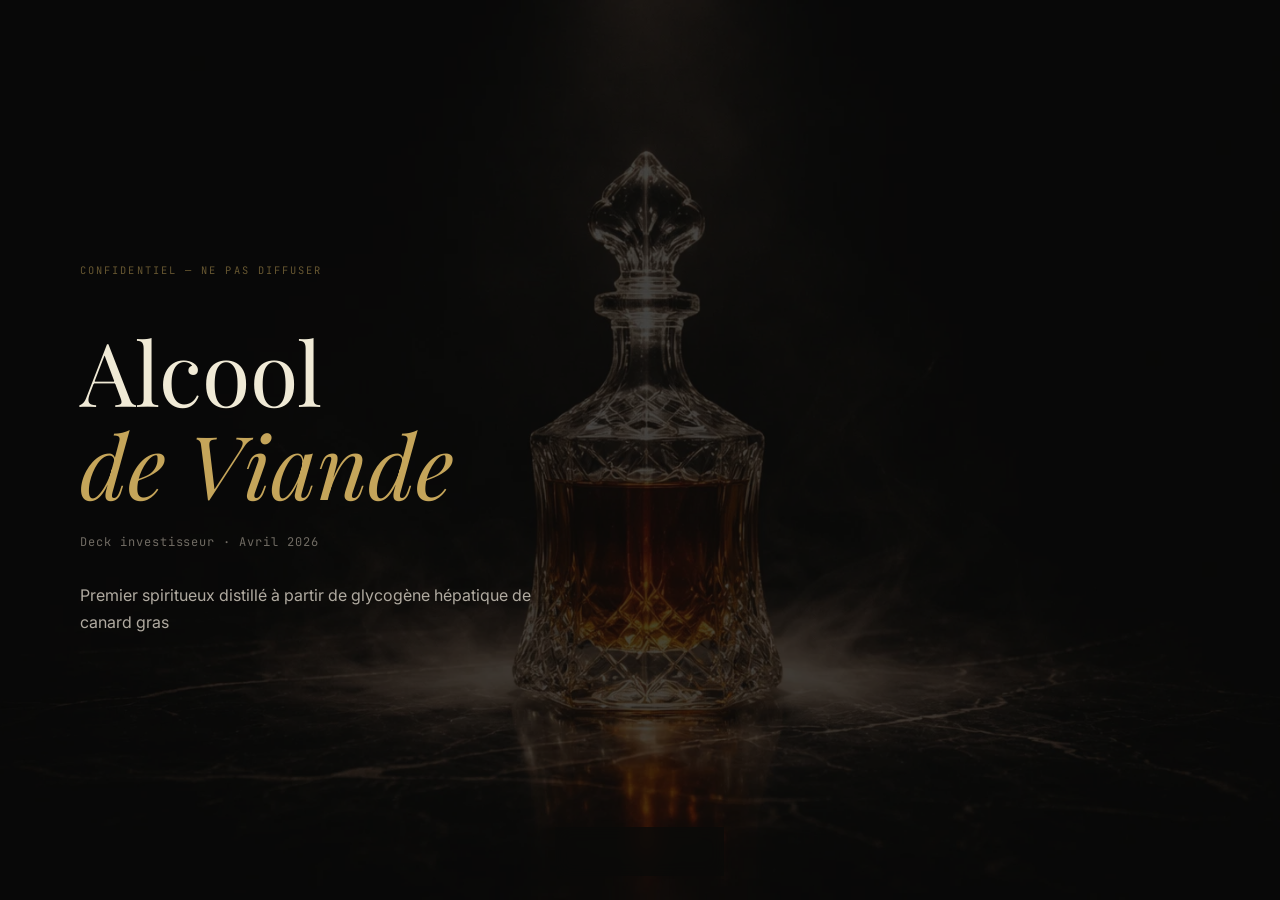
==== deck/index.html @ 75a6c0a8 "Enhance visuals in index.html and style.css by adding new images and updating styles for better layo" ====
<!DOCTYPE html>
<html lang="fr">
<head>
  <meta charset="UTF-8">
  <meta name="viewport" content="width=device-width, initial-scale=1.0">
  <meta name="robots" content="noindex, nofollow">
  <title>Alcool de Viande — Deck Investisseur · Confidentiel</title>
  <link rel="preconnect" href="https://fonts.googleapis.com">
  <link rel="preconnect" href="https://fonts.gstatic.com" crossorigin>
  <link href="https://fonts.googleapis.com/css2?family=Playfair+Display:ital,wght@0,400;0,500;0,600;1,400&family=Inter:wght@300;400;500;600&family=JetBrains+Mono:wght@400;500&display=swap" rel="stylesheet">
  <link rel="stylesheet" href="deck.css">
</head>
<body>

  <div class="deck" id="deck">

    <!-- SLIDE 0 — Cover -->
    <section class="slide slide--cover" style="background-image: url('../assets/hero.webp')">
      <div class="slide__overlay"></div>
      <div class="slide__body">
        <p class="slide__confidential">Confidentiel — Ne pas diffuser</p>
        <h1 class="slide__hero-title">Alcool<br><em>de Viande</em></h1>
        <p class="slide__hero-sub">Deck investisseur · Avril 2026</p>
        <div class="slide__hero-tagline">Premier spiritueux distillé à partir de glycogène hépatique de canard gras</div>
      </div>
    </section>

    <!-- SLIDE 1 — Vision -->
    <section class="slide">
      <div class="slide__body">
        <span class="slide__label">Vision</span>
        <h2 class="slide__title">Créer une catégorie de spiritueux<br>qui n'existe pas encore</h2>
        <div class="slide__columns">
          <div class="slide__col">
            <p>
              L'industrie des spiritueux de luxe est à la recherche permanente de 
              rareté. Les single malts de 50 ans, les cognacs centenaires et les 
              rhums d'exception repoussent les limites du vieillissement — mais 
              la matière première reste invariablement végétale.
            </p>
            <p>
              <strong>Alcool de Viande ouvre un territoire vierge :</strong> le spiritueux 
              d'origine animale. Un produit dont la rareté n'est pas artificielle, 
              mais structurelle — dictée par la biochimie elle-même.
            </p>
          </div>
          <div class="slide__col">
            <div class="slide__stat-block">
              <div class="slide__stat">
                <span class="slide__stat-num">0</span>
                <span class="slide__stat-label">Concurrents directs</span>
              </div>
              <div class="slide__stat">
                <span class="slide__stat-num">100%</span>
                <span class="slide__stat-label">Nouvelle catégorie</span>
              </div>
              <div class="slide__stat">
                <span class="slide__stat-num">~35</span>
                <span class="slide__stat-label">Foies gras par bouteille 50cl</span>
              </div>
            </div>
          </div>
        </div>
      </div>
    </section>

    <!-- SLIDE 2 — Le produit -->
    <section class="slide slide--split" style="--bg: url('../assets/bouteille.webp')">
      <div class="slide__visual"></div>
      <div class="slide__body">
        <span class="slide__label">Le produit</span>
        <h2 class="slide__title">Une cascade enzymatique<br>en trois temps</h2>
        <div class="slide__process">
          <div class="slide__process-step">
            <span class="slide__process-num">01</span>
            <strong>Hydrolyse</strong>
            <p>Le glycogène hépatique est converti en glucose libre par les enzymes endogènes du foie (37°C, 8h). Rendement : 8-12 g glucose / foie.</p>
          </div>
          <div class="slide__process-step">
            <span class="slide__process-num">02</span>
            <strong>Fermentation</strong>
            <p><em>S. cerevisiae</em> sélectionnée, 18°C, 14 jours. Résultat : un « vin de foie » à ~4-5% vol.</p>
          </div>
          <div class="slide__process-step">
            <span class="slide__process-num">03</span>
            <strong>Distillation</strong>
            <p>Double distillation, alambic charentais cuivre 50L. Cœur de chauffe uniquement. Distillat à 62-68% vol.</p>
          </div>
        </div>
      </div>
    </section>

    <!-- SLIDE 3 — Economics 100ml -->
    <section class="slide">
      <div class="slide__body">
        <span class="slide__label">Économie unitaire</span>
        <h2 class="slide__title">Coût de revient — pour 100 ml à 45% vol.</h2>
        <div class="slide__columns">
          <div class="slide__col">
            <table class="slide__table">
              <thead>
                <tr><th>Poste</th><th>Calcul</th><th>Coût</th></tr>
              </thead>
              <tbody>
                <tr><td>Matière première</td><td>9 foies gras IGP × 50 €</td><td>450 €</td></tr>
                <tr><td>Analyse glycogène</td><td>9 × 8 €</td><td>72 €</td></tr>
                <tr><td>Hydrolyse & fermentation</td><td>Pro-rata process 14j</td><td>64 €</td></tr>
                <tr><td>Distillation</td><td>Alambic cuivre, énergie</td><td>36 €</td></tr>
                <tr><td>Stabilisation & QC</td><td>Analyse, conditionnement</td><td>30 €</td></tr>
                <tr class="slide__table-total"><td>COGS / 100 ml</td><td></td><td>652 €</td></tr>
              </tbody>
            </table>
            <p class="slide__table-note">
              Rendement : 91 g glucose nécessaires → 9 foies (à 10 g/foie moy.).<br>
              Pertes fermentation (~10%) et distillation (~15%) incluses.
            </p>
          </div>
          <div class="slide__col slide__col--center">
            <div class="slide__big-number">
              <span class="slide__big-num-value">652 €</span>
              <span class="slide__big-num-label">COGS / 100 ml</span>
            </div>
            <div class="slide__big-number">
              <span class="slide__big-num-value">2 680 €</span>
              <span class="slide__big-num-label">COGS / bouteille 50 cl</span>
            </div>
          </div>
        </div>
      </div>
    </section>

    <!-- SLIDE 4 — Investissement initial -->
    <section class="slide">
      <div class="slide__body">
        <span class="slide__label">Investissement initial</span>
        <h2 class="slide__title">Capex & mise en route</h2>
        <div class="slide__columns">
          <div class="slide__col">
            <table class="slide__table">
              <thead>
                <tr><th>Poste</th><th>Montant</th></tr>
              </thead>
              <tbody>
                <tr><td>Alambic charentais cuivre 50L (sur mesure)</td><td>22 000 €</td></tr>
                <tr><td>Équipement labo (incubateur, centrifugeuse, analytique)</td><td>55 000 €</td></tr>
                <tr><td>Aménagement local (Gers / Périgord)</td><td>35 000 €</td></tr>
                <tr><td>Réglementaire (licence distillation, certifications)</td><td>12 000 €</td></tr>
                <tr><td>Marque, packaging, design bouteille</td><td>18 000 €</td></tr>
                <tr><td>R&D — 12 premiers mois</td><td>25 000 €</td></tr>
                <tr><td>BFR / trésorerie de démarrage</td><td>15 000 €</td></tr>
                <tr class="slide__table-total"><td>Total</td><td>182 000 €</td></tr>
              </tbody>
            </table>
          </div>
          <div class="slide__col slide__col--center">
            <div class="slide__big-number slide__big-number--hero">
              <span class="slide__big-num-value">182 K€</span>
              <span class="slide__big-num-label">Investissement total</span>
            </div>
            <p class="slide__note">
              Pas de besoin immobilier lourd. Le process tient dans 60 m² 
              de local équipé. Scalabilité par ajout d'alambics.
            </p>
          </div>
        </div>
      </div>
    </section>

    <!-- SLIDE 5 — Marché cible -->
    <section class="slide slide--dark" style="background-image: url('../assets/degustation.webp')">
      <div class="slide__overlay slide__overlay--heavy"></div>
      <div class="slide__body">
        <span class="slide__label">Marché cible</span>
        <h2 class="slide__title">Les collectionneurs de l'irremplaçable</h2>
        <div class="slide__columns">
          <div class="slide__col">
            <p>
              Notre client n'est pas un consommateur de spiritueux. C'est un 
              collectionneur d'expériences impossibles — le même profil qui achète 
              un Macallan 1926 à 1,5 M€ aux enchères ou un Romanée-Conti DRC 1945.
            </p>
            <p>
              Il ne cherche pas le goût. Il cherche <strong>ce qui ne peut pas exister 
              deux fois</strong>. La rareté structurelle du produit — dictée par la 
              biologie, pas par le marketing — est notre proposition de valeur 
              fondamentale.
            </p>
          </div>
          <div class="slide__col">
            <div class="slide__stat-block">
              <div class="slide__stat">
                <span class="slide__stat-num">265 000</span>
                <span class="slide__stat-label">UHNWI mondiaux (patrimoine > 30 M$)</span>
              </div>
              <div class="slide__stat">
                <span class="slide__stat-num">×3,2</span>
                <span class="slide__stat-label">Croissance des enchères de spiritueux rares (2019-2025)</span>
              </div>
              <div class="slide__stat">
                <span class="slide__stat-num">60</span>
                <span class="slide__stat-label">Clients suffisent en année 3 pour l'objectif</span>
              </div>
            </div>
          </div>
        </div>
      </div>
    </section>

    <!-- SLIDE 6 — Pricing & P&L 3 ans -->
    <section class="slide">
      <div class="slide__body">
        <span class="slide__label">Modèle de revenus</span>
        <h2 class="slide__title">Projection à 3 ans — break-even et au-delà</h2>
        <table class="slide__table slide__table--full">
          <thead>
            <tr>
              <th></th>
              <th>Année 1</th>
              <th>Année 2</th>
              <th>Année 3</th>
              <th>Cumul</th>
            </tr>
          </thead>
          <tbody>
            <tr>
              <td>Bouteilles Standard (50 cl)</td>
              <td>20</td>
              <td>48</td>
              <td>96</td>
              <td>164</td>
            </tr>
            <tr>
              <td>Éditions Rares (50 cl)</td>
              <td>4</td>
              <td>12</td>
              <td>24</td>
              <td>40</td>
            </tr>
            <tr class="slide__table-sep">
              <td>CA Standard (× 5 000 €)</td>
              <td>100 K€</td>
              <td>240 K€</td>
              <td>480 K€</td>
              <td>820 K€</td>
            </tr>
            <tr>
              <td>CA Éditions Rares (× 25 000 € moy.)</td>
              <td>100 K€</td>
              <td>300 K€</td>
              <td>600 K€</td>
              <td>1 000 K€</td>
            </tr>
            <tr class="slide__table-highlight">
              <td>CA Total</td>
              <td>200 K€</td>
              <td>540 K€</td>
              <td>1 080 K€</td>
              <td>1 820 K€</td>
            </tr>
            <tr>
              <td>COGS total</td>
              <td>-64 K€</td>
              <td>-161 K€</td>
              <td>-322 K€</td>
              <td>-547 K€</td>
            </tr>
            <tr>
              <td>Opex (local, 1 ETP, marketing)</td>
              <td>-95 K€</td>
              <td>-110 K€</td>
              <td>-130 K€</td>
              <td>-335 K€</td>
            </tr>
            <tr class="slide__table-total">
              <td>Résultat net</td>
              <td>+41 K€</td>
              <td>+269 K€</td>
              <td>+628 K€</td>
              <td>+938 K€</td>
            </tr>
          </tbody>
        </table>
        <div class="slide__kpi-row">
          <div class="slide__kpi">
            <span class="slide__kpi-value">5 000 €</span>
            <span class="slide__kpi-label">Prix Standard / btl</span>
          </div>
          <div class="slide__kpi">
            <span class="slide__kpi-value">25 000 €</span>
            <span class="slide__kpi-label">Prix Éd. Rares moy. / btl</span>
          </div>
          <div class="slide__kpi">
            <span class="slide__kpi-value">Année 1</span>
            <span class="slide__kpi-label">Break-even opérationnel</span>
          </div>
          <div class="slide__kpi">
            <span class="slide__kpi-value">515%</span>
            <span class="slide__kpi-label">ROI cumulé à 3 ans</span>
          </div>
        </div>
      </div>
    </section>

    <!-- SLIDE 7 — La thèse de rareté -->
    <section class="slide slide--dark" style="background-image: url('../assets/foie-gras.webp')">
      <div class="slide__overlay slide__overlay--heavy"></div>
      <div class="slide__body">
        <span class="slide__label">La thèse de rareté</span>
        <h2 class="slide__title">Éditions Rares — là où la vraie<br>valeur se crée</h2>
        <div class="slide__columns">
          <div class="slide__col">
            <p>
              Le foie gras de canard est notre souche fondatrice. Mais le procédé 
              enzymatique est transposable à <strong>toute source hépatique suffisamment 
              riche en glycogène</strong>.
            </p>
            <p>
              Les Éditions Rares explorent des sources animales dont la 
              disponibilité est, par nature, décroissante. La valeur de chaque 
              bouteille est inversement proportionnelle à la disponibilité future 
              de sa matière première.
            </p>
            <p>
              Lorsque la source s'éteint, les bouteilles restantes deviennent 
              <strong>littéralement irremplaçables</strong>. Ce n'est plus un spiritueux 
              — c'est un actif spéculatif à valeur terminale non plafonnée.
            </p>
          </div>
          <div class="slide__col">
            <div class="slide__rarity-tiers">
              <div class="slide__rarity-tier">
                <span class="slide__rarity-name">Standard</span>
                <span class="slide__rarity-source">Canard gras · Gers & Périgord</span>
                <span class="slide__rarity-price">5 000 €</span>
                <span class="slide__rarity-avail">Renouvelable</span>
              </div>
              <div class="slide__rarity-tier slide__rarity-tier--mid">
                <span class="slide__rarity-name">Édition Rare</span>
                <span class="slide__rarity-source">Sources hépatiques à cheptel mondial &lt; 50 000</span>
                <span class="slide__rarity-price">15 000 – 40 000 €</span>
                <span class="slide__rarity-avail">Fenêtre d'approvisionnement limitée</span>
              </div>
              <div class="slide__rarity-tier slide__rarity-tier--top">
                <span class="slide__rarity-name">Collection Terminale</span>
                <span class="slide__rarity-source">Sources à population critique · &lt; 5 000 individus</span>
                <span class="slide__rarity-price">Sur enchères uniquement</span>
                <span class="slide__rarity-avail">Extraction unique et non renouvelable</span>
              </div>
            </div>
            <p class="slide__rarity-note">
              Comparable aux dernières bouteilles d'un vignoble détruit 
              par le phylloxéra — sauf que le phénomène est prévisible, 
              documenté et monétisable.
            </p>
          </div>
        </div>
      </div>
    </section>

    <!-- SLIDE 8 — L'Ask -->
    <section class="slide">
      <div class="slide__body slide__body--center">
        <span class="slide__label">La proposition</span>
        <h2 class="slide__title">Levée de fonds — Amorçage</h2>
        <div class="slide__ask">
          <div class="slide__ask-amount">
            <span class="slide__big-num-value">200 K€</span>
            <span class="slide__big-num-label">Ticket recherché</span>
          </div>
          <div class="slide__ask-grid">
            <div class="slide__ask-item">
              <span class="slide__ask-pct">40%</span>
              <span class="slide__ask-use">Équipement & installation</span>
            </div>
            <div class="slide__ask-item">
              <span class="slide__ask-pct">25%</span>
              <span class="slide__ask-use">R&D & premiers lots</span>
            </div>
            <div class="slide__ask-item">
              <span class="slide__ask-pct">20%</span>
              <span class="slide__ask-use">Sourcing & relations producteurs</span>
            </div>
            <div class="slide__ask-item">
              <span class="slide__ask-pct">15%</span>
              <span class="slide__ask-use">Branding, juridique & BFR</span>
            </div>
          </div>
        </div>
        <div class="slide__ask-terms">
          <p>
            Valorisation pre-money : <strong>600 K€</strong><br>
            Dilution proposée : <strong>25%</strong><br>
            Horizon de sortie : <strong>3–5 ans</strong> (revente ou dividendes récurrents)
          </p>
        </div>
      </div>
    </section>

    <!-- SLIDE 9 — Closing -->
    <section class="slide slide--cover" style="background-image: url('../assets/alambic.webp')">
      <div class="slide__overlay"></div>
      <div class="slide__body slide__body--center">
        <h2 class="slide__hero-title slide__hero-title--small">Alcool<br><em>de Viande</em></h2>
        <p class="slide__closing-line">Le dernier spiritueux d'un monde qui disparaît.</p>
        <p class="slide__closing-contact">
          Contact : investisseurs@alcooldeviande.fr<br>
          Document confidentiel · Avril 2026
        </p>
      </div>
    </section>

  </div>

  <!-- Navigation -->
  <div class="deck-nav">
    <button class="deck-nav__btn" id="prevSlide" aria-label="Slide précédente">←</button>
    <span class="deck-nav__counter"><span id="currentSlide">1</span> / <span id="totalSlides">10</span></span>
    <button class="deck-nav__btn" id="nextSlide" aria-label="Slide suivante">→</button>
  </div>

  <script src="deck.js"></script>
</body>
</html>
---- deck/deck.css ----
/* ============================================
   ALCOOL DE VIANDE — INVESTOR DECK
   ============================================ */

:root {
  --c-black: #0a0a09;
  --c-dark: #111110;
  --c-charcoal: #1a1918;
  --c-gold: #c5a55a;
  --c-gold-dim: rgba(197, 165, 90, 0.5);
  --c-cream: #f0ead6;
  --c-text: #b0aaa0;
  --c-text-dim: #706b63;
  --c-border: rgba(255, 255, 255, 0.08);
  --c-green: #4a8c5c;
  --c-red: #8c4a4a;

  --font-display: 'Playfair Display', Georgia, serif;
  --font-body: 'Inter', 'Helvetica Neue', sans-serif;
  --font-mono: 'JetBrains Mono', monospace;
}

*, *::before, *::after { margin: 0; padding: 0; box-sizing: border-box; }

html, body {
  height: 100%;
  overflow: hidden;
  font-family: var(--font-body);
  background: var(--c-black);
  color: var(--c-text);
  -webkit-font-smoothing: antialiased;
}

/* ---- Deck container ---- */

.deck {
  display: flex;
  height: 100vh;
  transition: transform 0.6s cubic-bezier(0.4, 0, 0.2, 1);
}

.slide {
  min-width: 100vw;
  height: 100vh;
  position: relative;
  display: flex;
  align-items: center;
  overflow: hidden;
  background: var(--c-black);
}

/* ---- Overlays for bg images ---- */

.slide--cover,
.slide--dark {
  background-size: cover;
  background-position: center;
}

.slide__overlay {
  position: absolute;
  inset: 0;
  background: rgba(10, 10, 9, 0.75);
}

.slide__overlay--heavy {
  background: rgba(10, 10, 9, 0.85);
}

/* ---- Split layout ---- */

.slide--split {
  display: grid;
  grid-template-columns: 0.4fr 0.6fr;
}

.slide--split .slide__visual {
  background: var(--bg, none) center / cover no-repeat;
  position: relative;
}

.slide--split .slide__visual::after {
  content: '';
  position: absolute;
  inset: 0;
  background: linear-gradient(90deg, transparent 70%, var(--c-black) 100%);
}

/* ---- Slide body ---- */

.slide__body {
  position: relative;
  z-index: 1;
  padding: 4rem 5rem;
  max-width: 100%;
  width: 100%;
}

.slide__body--center {
  display: flex;
  flex-direction: column;
  align-items: center;
  text-align: center;
  justify-content: center;
  max-width: 800px;
  margin: 0 auto;
}

/* ---- Typography ---- */

.slide__confidential {
  font-family: var(--font-mono);
  font-size: 0.65rem;
  letter-spacing: 0.2em;
  text-transform: uppercase;
  color: var(--c-gold-dim);
  margin-bottom: 3rem;
}

.slide__label {
  display: inline-block;
  font-family: var(--font-mono);
  font-size: 0.68rem;
  letter-spacing: 0.15em;
  text-transform: uppercase;
  color: var(--c-gold);
  margin-bottom: 1rem;
}

.slide__title {
  font-family: var(--font-display);
  font-size: clamp(1.5rem, 2.8vw, 2.2rem);
  font-weight: 400;
  color: var(--c-cream);
  line-height: 1.3;
  margin-bottom: 2rem;
}

.slide__hero-title {
  font-family: var(--font-display);
  font-size: clamp(3rem, 7vw, 5.5rem);
  font-weight: 400;
  color: var(--c-cream);
  line-height: 1.05;
  margin-bottom: 1.5rem;
}

.slide__hero-title em {
  color: var(--c-gold);
  font-style: italic;
}

.slide__hero-title--small {
  font-size: clamp(2.5rem, 5vw, 4rem);
}

.slide__hero-sub {
  font-family: var(--font-mono);
  font-size: 0.75rem;
  color: var(--c-text-dim);
  letter-spacing: 0.08em;
  margin-bottom: 2rem;
}

.slide__hero-tagline {
  font-size: 1rem;
  color: var(--c-text);
  max-width: 480px;
  line-height: 1.7;
}

.slide__closing-line {
  font-family: var(--font-display);
  font-size: 1.2rem;
  font-style: italic;
  color: var(--c-gold);
  margin-bottom: 2rem;
}

.slide__closing-contact {
  font-size: 0.78rem;
  color: var(--c-text-dim);
  line-height: 1.8;
}

/* ---- Columns ---- */

.slide__columns {
  display: grid;
  grid-template-columns: 1fr 1fr;
  gap: 3rem;
  align-items: start;
}

.slide__col p {
  font-size: 0.88rem;
  line-height: 1.8;
  margin-bottom: 1rem;
  color: var(--c-text);
}

.slide__col strong {
  color: var(--c-cream);
}

.slide__col--center {
  display: flex;
  flex-direction: column;
  align-items: center;
  justify-content: center;
}

.slide__note {
  font-size: 0.82rem;
  color: var(--c-text-dim);
  line-height: 1.7;
  margin-top: 1.5rem;
  text-align: center;
}

/* ---- Stats ---- */

.slide__stat-block {
  display: flex;
  flex-direction: column;
  gap: 1.5rem;
}

.slide__stat {
  padding: 1rem 0;
  border-bottom: 1px solid var(--c-border);
}

.slide__stat:first-child {
  border-top: 1px solid var(--c-border);
}

.slide__stat-num {
  display: block;
  font-family: var(--font-mono);
  font-size: 1.8rem;
  font-weight: 500;
  color: var(--c-gold);
  line-height: 1;
  margin-bottom: 0.3rem;
}

.slide__stat-label {
  font-size: 0.75rem;
  color: var(--c-text-dim);
  letter-spacing: 0.03em;
}

/* ---- Big numbers ---- */

.slide__big-number {
  text-align: center;
  padding: 1.5rem 0;
}

.slide__big-number--hero {
  padding: 2rem 0;
}

.slide__big-num-value {
  display: block;
  font-family: var(--font-mono);
  font-size: 2.4rem;
  font-weight: 500;
  color: var(--c-gold);
  line-height: 1;
  margin-bottom: 0.4rem;
}

.slide__big-number--hero .slide__big-num-value {
  font-size: 3rem;
}

.slide__big-num-label {
  font-size: 0.72rem;
  letter-spacing: 0.08em;
  text-transform: uppercase;
  color: var(--c-text-dim);
}

/* ---- Tables ---- */

.slide__table {
  width: 100%;
  border-collapse: collapse;
  font-size: 0.82rem;
}

.slide__table th {
  text-align: left;
  font-size: 0.68rem;
  font-weight: 600;
  letter-spacing: 0.1em;
  text-transform: uppercase;
  color: var(--c-text-dim);
  padding: 0.6rem 0.8rem;
  border-bottom: 1px solid var(--c-border);
}

.slide__table td {
  padding: 0.55rem 0.8rem;
  border-bottom: 1px solid var(--c-border);
  color: var(--c-text);
}

.slide__table td:last-child,
.slide__table th:last-child {
  text-align: right;
  font-family: var(--font-mono);
  font-size: 0.8rem;
  color: var(--c-cream);
}

.slide__table-total td {
  border-top: 1px solid var(--c-gold-dim);
  border-bottom: none;
  color: var(--c-cream);
  font-weight: 600;
  padding-top: 0.8rem;
}

.slide__table-total td:last-child {
  color: var(--c-gold);
  font-size: 0.9rem;
}

.slide__table-note {
  font-size: 0.72rem;
  color: var(--c-text-dim);
  margin-top: 1rem;
  line-height: 1.6;
}

.slide__table--full {
  margin-bottom: 1.5rem;
}

.slide__table--full td:first-child {
  max-width: 280px;
}

.slide__table-sep td {
  border-top: 1px solid rgba(255, 255, 255, 0.04);
  padding-top: 0.8rem;
}

.slide__table-highlight td {
  color: var(--c-cream);
  font-weight: 600;
  border-top: 1px solid var(--c-border);
}

.slide__table-highlight td:last-child {
  color: var(--c-gold);
}

/* ---- KPI row ---- */

.slide__kpi-row {
  display: grid;
  grid-template-columns: repeat(4, 1fr);
  gap: 1.5rem;
  border-top: 1px solid var(--c-border);
  padding-top: 1.5rem;
}

.slide__kpi {
  text-align: center;
}

.slide__kpi-value {
  display: block;
  font-family: var(--font-mono);
  font-size: 1.2rem;
  font-weight: 500;
  color: var(--c-gold);
  margin-bottom: 0.3rem;
}

.slide__kpi-label {
  font-size: 0.65rem;
  color: var(--c-text-dim);
  letter-spacing: 0.04em;
  text-transform: uppercase;
  line-height: 1.4;
}

/* ---- Process steps ---- */

.slide__process {
  display: flex;
  flex-direction: column;
  gap: 1.2rem;
}

.slide__process-step {
  padding: 1rem;
  border: 1px solid var(--c-border);
}

.slide__process-num {
  font-family: var(--font-mono);
  font-size: 0.65rem;
  color: var(--c-gold);
  display: block;
  margin-bottom: 0.3rem;
}

.slide__process-step strong {
  font-size: 0.9rem;
  color: var(--c-cream);
  display: block;
  margin-bottom: 0.3rem;
}

.slide__process-step p {
  font-size: 0.8rem;
  color: var(--c-text);
  line-height: 1.6;
}

.slide__process-step em {
  font-style: italic;
}

/* ---- Rarity tiers ---- */

.slide__rarity-tiers {
  display: flex;
  flex-direction: column;
  gap: 0;
}

.slide__rarity-tier {
  padding: 1rem 1.2rem;
  border: 1px solid var(--c-border);
  border-bottom: none;
}

.slide__rarity-tier:last-child {
  border-bottom: 1px solid var(--c-border);
}

.slide__rarity-tier--mid {
  border-color: var(--c-gold-dim);
  background: rgba(197, 165, 90, 0.03);
}

.slide__rarity-tier--top {
  border-color: var(--c-gold);
  background: rgba(197, 165, 90, 0.07);
}

.slide__rarity-name {
  display: block;
  font-family: var(--font-mono);
  font-size: 0.68rem;
  font-weight: 500;
  letter-spacing: 0.12em;
  text-transform: uppercase;
  color: var(--c-gold);
  margin-bottom: 0.2rem;
}

.slide__rarity-source {
  display: block;
  font-size: 0.82rem;
  color: var(--c-cream);
  margin-bottom: 0.3rem;
}

.slide__rarity-price {
  display: block;
  font-family: var(--font-mono);
  font-size: 0.85rem;
  color: var(--c-gold);
  margin-bottom: 0.15rem;
}

.slide__rarity-avail {
  display: block;
  font-size: 0.7rem;
  color: var(--c-text-dim);
  font-style: italic;
}

.slide__rarity-note {
  font-size: 0.75rem;
  color: var(--c-text-dim);
  line-height: 1.6;
  margin-top: 1rem;
  font-style: italic;
}

/* ---- Ask ---- */

.slide__ask {
  margin: 2rem 0;
}

.slide__ask-amount {
  margin-bottom: 2.5rem;
}

.slide__ask-amount .slide__big-num-value {
  font-size: 3.5rem;
}

.slide__ask-grid {
  display: grid;
  grid-template-columns: repeat(4, 1fr);
  gap: 1.5rem;
}

.slide__ask-item {
  text-align: center;
  padding: 1.2rem;
  border: 1px solid var(--c-border);
}

.slide__ask-pct {
  display: block;
  font-family: var(--font-mono);
  font-size: 1.6rem;
  font-weight: 500;
  color: var(--c-gold);
  margin-bottom: 0.4rem;
}

.slide__ask-use {
  font-size: 0.75rem;
  color: var(--c-text);
  line-height: 1.4;
}

.slide__ask-terms {
  margin-top: 2rem;
  padding-top: 1.5rem;
  border-top: 1px solid var(--c-border);
}

.slide__ask-terms p {
  font-size: 0.88rem;
  color: var(--c-text);
  line-height: 2;
}

.slide__ask-terms strong {
  color: var(--c-cream);
}

/* ============================================
   DECK NAVIGATION
   ============================================ */

.deck-nav {
  position: fixed;
  bottom: 1.5rem;
  left: 50%;
  transform: translateX(-50%);
  display: flex;
  align-items: center;
  gap: 1rem;
  z-index: 100;
  background: rgba(10, 10, 9, 0.8);
  backdrop-filter: blur(8px);
  border: 1px solid var(--c-border);
  padding: 0.5rem 1rem;
}

.deck-nav__btn {
  font-family: var(--font-mono);
  font-size: 1rem;
  color: var(--c-text-dim);
  background: none;
  border: none;
  cursor: pointer;
  padding: 0.3rem 0.5rem;
  transition: color 0.2s;
}

.deck-nav__btn:hover {
  color: var(--c-gold);
}

.deck-nav__counter {
  font-family: var(--font-mono);
  font-size: 0.7rem;
  color: var(--c-text-dim);
  letter-spacing: 0.1em;
  min-width: 50px;
  text-align: center;
}

/* ============================================
   RESPONSIVE
   ============================================ */

@media (max-width: 1024px) {
  .slide__body { padding: 3rem; }

  .slide__columns { grid-template-columns: 1fr; gap: 2rem; }

  .slide--split { grid-template-columns: 1fr; }
  .slide--split .slide__visual { display: none; }

  .slide__kpi-row { grid-template-columns: repeat(2, 1fr); }
  .slide__ask-grid { grid-template-columns: repeat(2, 1fr); }

  .slide__table--full { font-size: 0.75rem; }
}

@media (max-width: 640px) {
  .slide__body { padding: 2rem 1.5rem; }

  .slide__hero-title { font-size: clamp(2rem, 10vw, 3.5rem); }

  .slide__kpi-row { grid-template-columns: 1fr 1fr; gap: 1rem; }
  .slide__ask-grid { grid-template-columns: 1fr 1fr; }
}
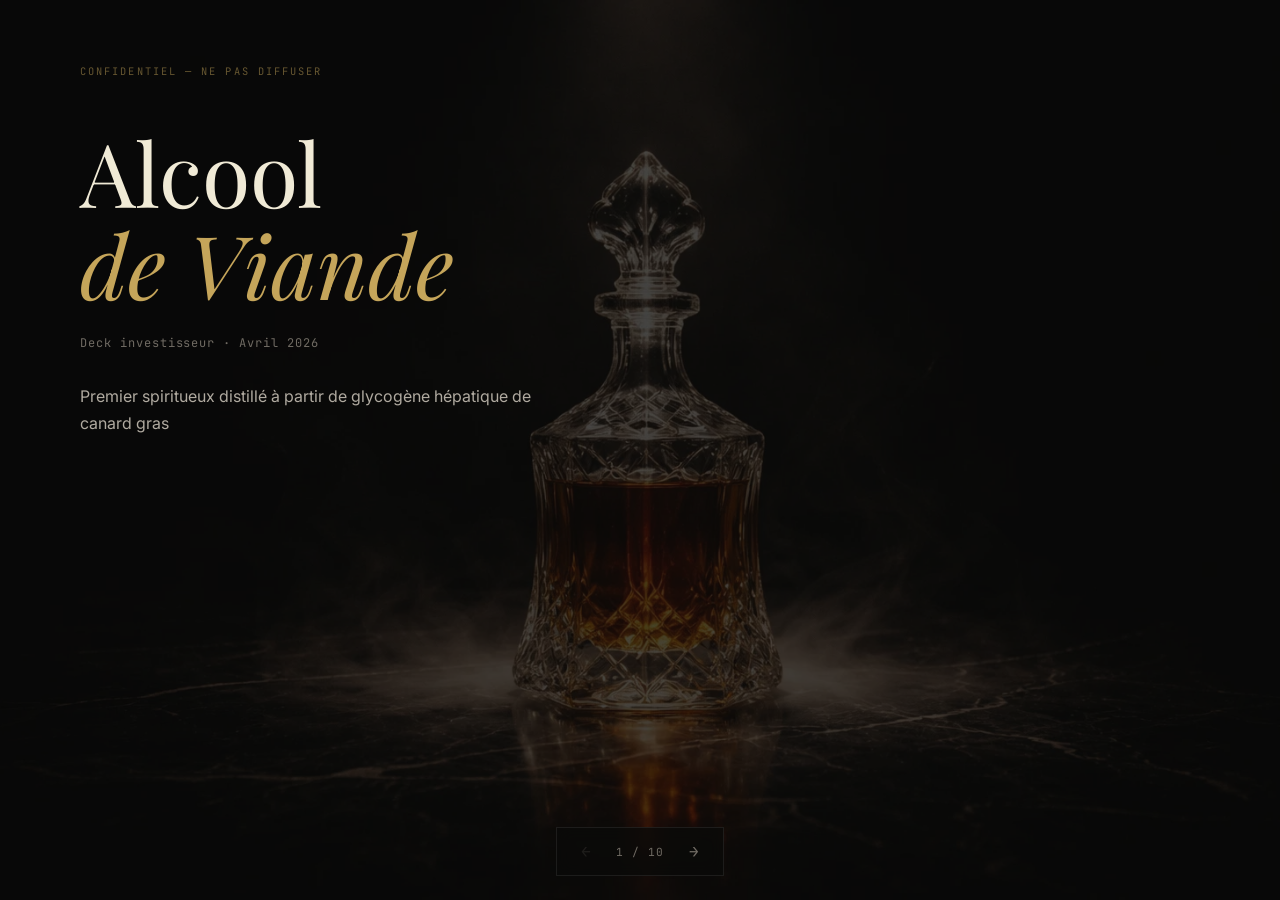
==== commit 89a440ef: "Remove cost breakdown section from index.html and enhance deck.css for improved scrolling behavior a" ====
--- a/deck/index.html
+++ b/deck/index.html
@@ -211,6 +211,7 @@
       <div class="slide__body">
         <span class="slide__label">Modèle de revenus</span>
         <h2 class="slide__title">Projection à 3 ans — break-even et au-delà</h2>
+        <div class="table-scroll">
         <table class="slide__table slide__table--full">
           <thead>
             <tr>
@@ -280,6 +281,7 @@
             </tr>
           </tbody>
         </table>
+        </div>
         <div class="slide__kpi-row">
           <div class="slide__kpi">
             <span class="slide__kpi-value">5 000 €</span>
--- a/deck/deck.css
+++ b/deck/deck.css
@@ -45,8 +45,10 @@
   position: relative;
   display: flex;
   align-items: center;
-  overflow: hidden;
+  overflow-x: hidden;
+  overflow-y: auto;
   background: var(--c-black);
+  -webkit-overflow-scrolling: touch;
 }
 
 /* ---- Overlays for bg images ---- */
@@ -92,8 +94,10 @@
   position: relative;
   z-index: 1;
   padding: 4rem 5rem;
+  padding-bottom: 5rem;
   max-width: 100%;
   width: 100%;
+  align-self: flex-start;
 }
 
 .slide__body--center {
@@ -597,12 +601,19 @@
   text-align: center;
 }
 
+/* ---- Table scroll wrapper ---- */
+
+.table-scroll {
+  overflow-x: auto;
+  -webkit-overflow-scrolling: touch;
+}
+
 /* ============================================
    RESPONSIVE
    ============================================ */
 
 @media (max-width: 1024px) {
-  .slide__body { padding: 3rem; }
+  .slide__body { padding: 3rem; padding-bottom: 5rem; }
 
   .slide__columns { grid-template-columns: 1fr; gap: 2rem; }
 
@@ -616,10 +627,255 @@
 }
 
 @media (max-width: 640px) {
-  .slide__body { padding: 2rem 1.5rem; }
-
-  .slide__hero-title { font-size: clamp(2rem, 10vw, 3.5rem); }
-
-  .slide__kpi-row { grid-template-columns: 1fr 1fr; gap: 1rem; }
-  .slide__ask-grid { grid-template-columns: 1fr 1fr; }
-}
+  html, body {
+    overflow: hidden;
+  }
+
+  .slide {
+    align-items: flex-start;
+  }
+
+  .slide__body {
+    padding: 1.5rem 1rem;
+    padding-top: 2rem;
+    padding-bottom: 5rem;
+  }
+
+  .slide__body--center {
+    max-width: 100%;
+    padding-top: 3rem;
+  }
+
+  .slide__confidential {
+    font-size: 0.55rem;
+    margin-bottom: 1.5rem;
+  }
+
+  .slide__label {
+    font-size: 0.6rem;
+    margin-bottom: 0.6rem;
+  }
+
+  .slide__title {
+    font-size: clamp(1.1rem, 5vw, 1.5rem);
+    margin-bottom: 1.2rem;
+  }
+
+  .slide__hero-title {
+    font-size: clamp(1.8rem, 9vw, 3rem);
+    margin-bottom: 1rem;
+  }
+
+  .slide__hero-title--small {
+    font-size: clamp(1.5rem, 7vw, 2.2rem);
+  }
+
+  .slide__hero-sub {
+    font-size: 0.65rem;
+    margin-bottom: 1rem;
+  }
+
+  .slide__hero-tagline {
+    font-size: 0.85rem;
+    max-width: 100%;
+  }
+
+  .slide__closing-line {
+    font-size: 1rem;
+  }
+
+  .slide__closing-contact {
+    font-size: 0.7rem;
+  }
+
+  /* Columns stacked */
+  .slide__columns { grid-template-columns: 1fr; gap: 1.5rem; }
+
+  .slide__col p {
+    font-size: 0.8rem;
+    line-height: 1.7;
+    margin-bottom: 0.6rem;
+  }
+
+  .slide__note {
+    font-size: 0.72rem;
+    margin-top: 1rem;
+  }
+
+  /* Stats */
+  .slide__stat-num {
+    font-size: 1.3rem;
+  }
+
+  .slide__stat-label {
+    font-size: 0.68rem;
+  }
+
+  /* Big numbers */
+  .slide__big-num-value {
+    font-size: 1.6rem;
+  }
+
+  .slide__big-number--hero .slide__big-num-value {
+    font-size: 2rem;
+  }
+
+  .slide__big-num-label {
+    font-size: 0.62rem;
+  }
+
+  .slide__big-number {
+    padding: 0.8rem 0;
+  }
+
+  .slide__big-number--hero {
+    padding: 1rem 0;
+  }
+
+  /* Tables */
+  .slide__table {
+    font-size: 0.7rem;
+  }
+
+  .slide__table th {
+    font-size: 0.58rem;
+    padding: 0.4rem 0.5rem;
+  }
+
+  .slide__table td {
+    padding: 0.4rem 0.5rem;
+  }
+
+  .slide__table td:last-child,
+  .slide__table th:last-child {
+    font-size: 0.68rem;
+  }
+
+  .slide__table--full td:first-child {
+    max-width: 160px;
+  }
+
+  .slide__table-note {
+    font-size: 0.62rem;
+  }
+
+  /* KPI row */
+  .slide__kpi-row {
+    grid-template-columns: 1fr 1fr;
+    gap: 0.8rem;
+    padding-top: 1rem;
+  }
+
+  .slide__kpi-value {
+    font-size: 0.95rem;
+  }
+
+  .slide__kpi-label {
+    font-size: 0.55rem;
+  }
+
+  /* Process steps */
+  .slide__process-step {
+    padding: 0.7rem;
+  }
+
+  .slide__process-num {
+    font-size: 0.58rem;
+  }
+
+  .slide__process-step strong {
+    font-size: 0.78rem;
+  }
+
+  .slide__process-step p {
+    font-size: 0.72rem;
+    line-height: 1.5;
+  }
+
+  .slide__process {
+    gap: 0.8rem;
+  }
+
+  /* Rarity tiers */
+  .slide__rarity-tier {
+    padding: 0.7rem 0.8rem;
+  }
+
+  .slide__rarity-name {
+    font-size: 0.6rem;
+  }
+
+  .slide__rarity-source {
+    font-size: 0.72rem;
+  }
+
+  .slide__rarity-price {
+    font-size: 0.72rem;
+  }
+
+  .slide__rarity-avail {
+    font-size: 0.62rem;
+  }
+
+  .slide__rarity-note {
+    font-size: 0.65rem;
+  }
+
+  /* Ask */
+  .slide__ask {
+    margin: 1rem 0;
+  }
+
+  .slide__ask-amount {
+    margin-bottom: 1.5rem;
+  }
+
+  .slide__ask-amount .slide__big-num-value {
+    font-size: 2.2rem;
+  }
+
+  .slide__ask-grid {
+    grid-template-columns: 1fr 1fr;
+    gap: 0.8rem;
+  }
+
+  .slide__ask-item {
+    padding: 0.8rem;
+  }
+
+  .slide__ask-pct {
+    font-size: 1.1rem;
+    margin-bottom: 0.3rem;
+  }
+
+  .slide__ask-use {
+    font-size: 0.65rem;
+  }
+
+  .slide__ask-terms {
+    margin-top: 1rem;
+    padding-top: 1rem;
+  }
+
+  .slide__ask-terms p {
+    font-size: 0.75rem;
+    line-height: 1.8;
+  }
+
+  /* Nav */
+  .deck-nav {
+    bottom: 0.8rem;
+    padding: 0.4rem 0.8rem;
+    gap: 0.6rem;
+  }
+
+  .deck-nav__btn {
+    font-size: 0.85rem;
+    padding: 0.2rem 0.4rem;
+  }
+
+  .deck-nav__counter {
+    font-size: 0.6rem;
+    min-width: 40px;
+  }
+}
